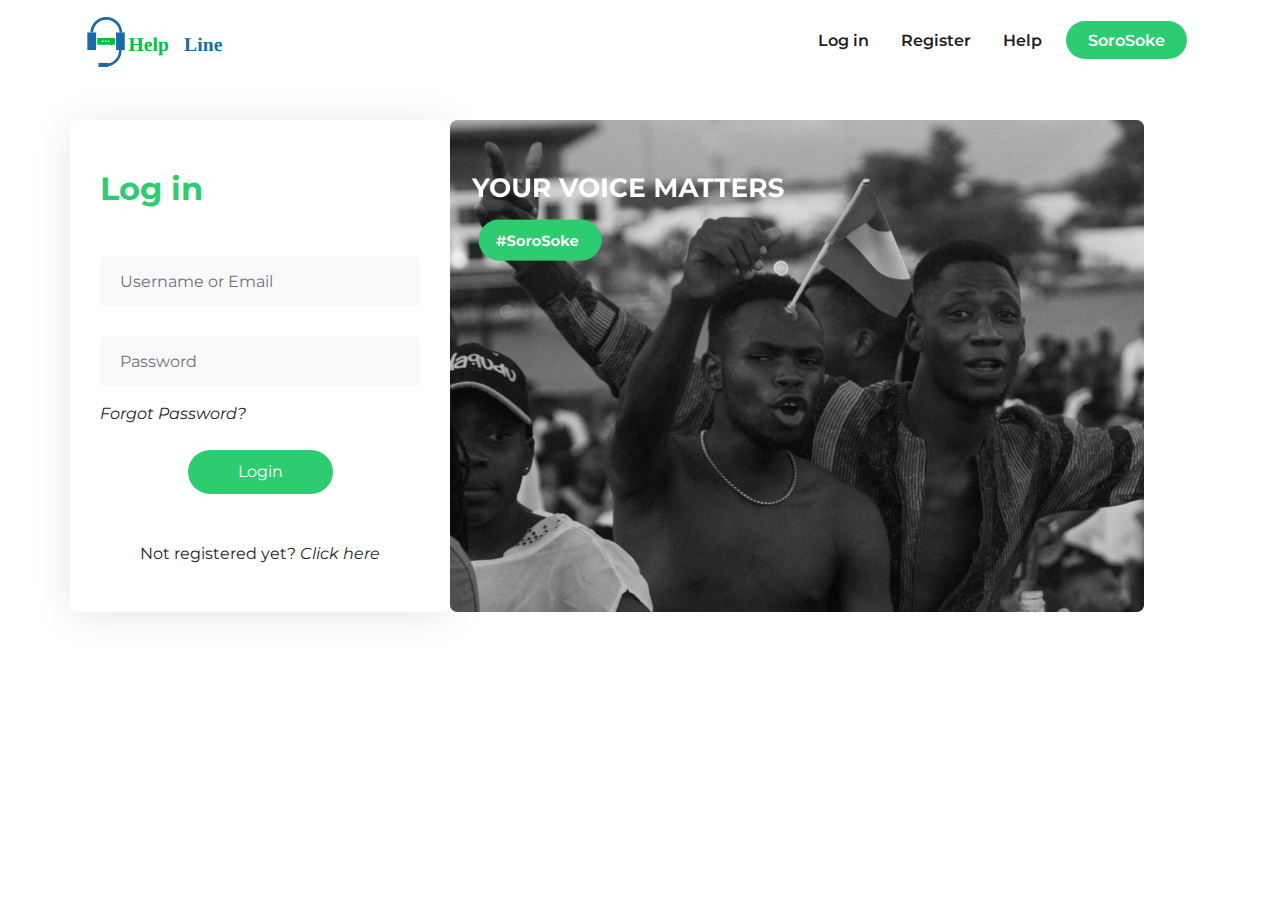
==== login.html @ 5bb219c5 "other helpline features functionality" ====
<!DOCTYPE html>
<html lang="en">
<head>
    <meta charset="UTF-8">
    <meta name="viewport" content="width=device-width, initial-scale=1.0">
    <title>HelpLine - Login</title>
    <!-- favicon -->

     <!-- fonts -->
     <link href="https://fonts.googleapis.com/css2?family=Montserrat&display=swap" rel="stylesheet">
     <!-- icons -->
     <link href="https://cdn.materialdesignicons.com/4.8.95/css/materialdesignicons.min.css" rel="stylesheet">
     <!-- bootstrap -->
     <link href="bootstrap-4.5.3-dist/css/bootstrap.min.css" rel="stylesheet">
     <link href="style.css" rel="stylesheet">
     <link rel="stylesheet" href="iziToast-master/dist/css/iziToast.min.css">
     <link href="flashjs-master/dist/flash.min.css" rel="stylesheet">
</head>
<body>
    

    <!-- Navigtion bar section -->
    <nav class="navbar navbar-expand-lg navbar-light">
        <div class="container">
            <a class="navbar-brand mt-1" href="index.html">
                <img src="img/helpline_logo.svg" class="" width="150" height="50" alt="" loading="lazy">
            </a>
            <button class="navbar-toggler" type="button" data-toggle="collapse" data-target="#navbarNav" aria-controls="navbarNav" aria-expanded="false" aria-label="Toggle navigation">
              <span class="navbar-toggler-icon"></span>
            </button>
            <div class="collapse navbar-collapse" id="navbarNav">
              <ul class="navbar-nav ml-auto">
                <li class="nav-item px-lg-2 mt-1">
                  <a class="nav-link" id="nav-color" href="#">Log in <span class="sr-only">(current)</span></a>
                </li>
                <li class="nav-item px-lg-2 mt-1">
                  <a class="nav-link" id="nav-color" href="register.html">Register </a>
                </li>
                <li class="nav-item px-lg-2 mt-1">
                  <a class="nav-link nav-color" id="nav-color" href="#">Help</a>
                </li>
                <li class="nav-item px-lg-2 py-1">
                    <a class="nav-link soro" href="#" style="color: white; font-weight: 600;">SoroSoke</a>
                  </li>
              </ul>
            </div>
        </div> 
    </nav>

    <!-- end of navigation section -->
 
    <!-- Login design -->
    <section style="margin-top: 40px;" class="pb-5">
        <div class="container">
            <div class="flash-container">
                <div class="flash-message"></div>
            </div>
            <div class="row">
                <div class="col-lg-4 login_pad">
                    <div class="login_box">
                        <h2 style="font-weight: 700; color: #2ECC71;">Log in</h2>
                        <form>
                            <div class="form-group mt-5">
                                <input type="text" class="form-control input-style" id="username" placeholder="Username or Email" required>
                            </div>
                        
                            <div class="form-group secret" style="margin-top: 30px;">
                                <input type="password" class="form-control input-style" id="password" placeholder="Password" required>
                                <div class="password_icon">
                                    <i class="mdi mdi-eye-off" id="icon" onClick="togglepassword()"></i>  
                                </div>
                            </div>

                            <p style="font-style: italic;">Forgot Password?</p>

                            <div class="text-center mt-4">
                                <button id="login" class="register_btn">Login</button>
                            </div>

                            <div class="text-center mt-5">
                                <p style="font-weight: 400;">Not registered yet? <span style="font-style: italic;"><a href="register.html" style="color: #1F1F1F; text-decoration: none;">Click here</a></span></p>
                            </div>
    
                        </form>
                    </div>
                </div>
                <div class="col-lg-8 d-none d-md-block login_pad">
                    <div>
                        <img src="img/voice2.png" class="" height="492" >
                    </div> 
                </div>
            </div>
        </div>
    </section>
   












    <script src="dist/jquery.min.js"></script>
    <script src="bootstrap-4.5.3-dist/js/bootstrap.min.js"></script>
    <script src="lib/viewdata.js"></script>
    <script src="iziToast-master/dist/js/iziToast.min.js"></script>
    <script src="flashjs-master/dist/flash.min.js"></script>
    <script src="flashjs-master/dist/flash.jquery.min.js"></script>
    <script>
         $(document).ready(function(){

            // login functionality
            $("form").submit(function(event) { 
                event.preventDefault();

                var view_data = new ViewData(); 
                var username = $('#username').val();
                var password = $('#password').val();
                var login_function = "authenticate";

                var url = view_data.ControllerRouteURL + login_function;

                var data = {
                    username: username,
                    password: password
                }

                    $.ajax({
                            type: 'POST',
                            data: JSON.stringify(data),
                            url: url,
                            contentType: "application/json; charset=utf-8",
                            dataType: 'json',
                        beforeSend: function(jqXHR, settings) {
                            $('#login').attr('disabled', true)
                        },
                        success: function(data) {
                            console.log(data)
                            iziToast.success({
                                message: `Login Successful`,
                                progressBar: false,
                                position: 'bottomRight'
                            });
                            $('#username').val('');
                            $('#password').val('');
                            // view_data.storeUserDetails("token", data["token"]);
                            // window.location.replace("home.html");
                        },
                        error: function(data){
                            $('.flash-message').flashjs({
                                    timeout: 2000,
                                    progress: true,
                                });
                            $('.flash-message').text('Invalid Credentials')
                            $('#login').attr('disabled', false)
                            
                        },
                        complete: function(jqXHR) {
                            if (jqXHR.status != '200') {
                                var obj = $.parseJSON(jqXHR.responseText);
                            }
                            $('#login').attr('disabled', false)
                        }
                    });

            })
         })
    </script>
           <!-- tawk -->
  <!--Start of Tawk.to Script-->
  <script type="text/javascript">
    var Tawk_API=Tawk_API||{}, Tawk_LoadStart=new Date();
    (function(){
    var s1=document.createElement("script"),s0=document.getElementsByTagName("script")[0];
    s1.async=true;
    s1.src='https://embed.tawk.to/5f8eb9acf91e4b431ec5f836/default';
    s1.charset='UTF-8';
    s1.setAttribute('crossorigin','*');
    s0.parentNode.insertBefore(s1,s0);
    })();
    </script>
    <!--End of Tawk.to Script-->
    <script>
       function togglepassword(){
           var x = document.getElementById("password");
           if (x.type === "password") {
                x.type = "text";
                $('#icon').removeClass("mdi mdi-eye-off").addClass('mdi mdi mdi-eye')
            } else {
                x.type = "password";
                $('#icon').removeClass("mdi mdi-eye").addClass('mdi mdi mdi-eye-off')
            }
       }    
    </script>
</body>
</html>
---- style.css ----
*{
    margin: 0;
    padding: 0;
    box-sizing: border-box;
}

body{
    font-family: 'Montserrat', sans-serif;
    /* background: #E5E5E5; */
}

/* nav links color */
#nav-color{
    color: #1F1F1F;
    font-weight: 600;
}

/* navigation bar styles */
.navbar-toggler {
    float: right;
    border: none;
    padding-right: 0;
  }
  .navbar-light .navbar-nav .nav-link{
    transition: all 0.5s;
  }
  .navbar-light .navbar-nav .nav-link:hover{
      color: #29d8db;
  }
  .navbar-toggler:active,
  .navbar-toggler:focus {
    outline: none;
  }
  .navbar-light .navbar-toggler-icon {
    width: 24px;
    height: 17px;
    background-image: none;
    position: relative;
    border-bottom: 1px solid #777;
      transition: all 300ms linear;
  }
  .navbar-light .navbar-toggler-icon:after, 
  .navbar-light .navbar-toggler-icon:before{
    width: 24px;
    position: absolute;
    height: 1px;
    background-color: #777;
    top: 0;
    left: 0;
    content: '';
    z-index: 2;
      transition: all 300ms linear;
  }
  .navbar-light .navbar-toggler-icon:after{
    top: 8px;
  }
  .navbar-toggler[aria-expanded="true"] .navbar-toggler-icon:after {
    transform: rotate(45deg);
  }
  .navbar-toggler[aria-expanded="true"] .navbar-toggler-icon:before {
    transform: translateY(8px) rotate(-45deg);
  }
  .navbar-toggler[aria-expanded="true"] .navbar-toggler-icon {
    border-color: transparent;
  }

  /* error show display */
  .error{
	display: none;
}
.error_show{
	color: red;
}
/* Sorosoke button style */
.soro{
    background: #2ECC71;
    border-radius: 22px;
    width: 121px;
    height: 38px;
    text-align: center;
}

.register_btn{
    background: #2ECC71;
  border-radius: 28px;
  color: white;
  padding: 10px 50px;
  transition: all 0.5s;
  border: none;
  display: inline-block;
  text-decoration: none;
  vertical-align: middle;
  outline:  0 none;
}
.register_btn:hover{
    color: white;
}

.register_btn:focus{
    outline: 0 none;
}
  /*disabled functionality  */
  .register_btn:disabled {
    color: #fff;
    background-color: #2ECC71;
    border-color: #2ECC71;
    pointer-events: none;
    opacity: .65;
}

.section-adjust{
    margin-top: 100px;
}

.protest-adjust{
    margin-top: 180px;
}

.thumb{
    margin-top: 100px;
}


.just_click{
    margin-top: 50px;
}

/* Features of helpline design */
.card-home{
    background: #FFFFFF;
    border-radius: 8px;
    box-shadow: 0px 4px 40px rgba(0, 0, 0, 0.1);
}
.features_security{
    background: #E7F7FE;
    border-radius: 8px;
    padding: 20px 30px;
    height: 145px;
}
.features_ambulance{ 
background: #FEECEB;
border-radius: 8px;
padding: 20px 30px;
height: 145px;
}
.features_legal{
    background: #FCE6D9;
    border-radius: 8px;
    padding: 20px 30px;
    height: 145px;
}
.features_aid{
    background: #EBFCE7;
    border-radius: 8px;
    padding: 20px 30px;
    height: 145px;
}

/* protest styles */
.protest{
    font-size: 40px;
    font-weight: 800;
    margin-top: 70px;
}

.states:nth-child(odd){
    background: #F3F3F3;
    padding: 10px 40px;
}

.states{
    padding: 10px 40px;
}

.select-style{
    background: #F9F9F9;
    border: none;
    padding: 10px 20px;
}

.select-style:focus {
    border: none;
    box-shadow: 0px 5px 30px rgba(50, 54, 67, 0.2);
    outline: 0 none;
  }

/* tell the world styles */
.tell_heading{
    font-size: 40px;
    font-weight: 800;
}
.tell_text{
    color: #2ECC71;
    font-weight: 600;
    font-size: 45px;
    /* margin-top: 45px; */
}

/* message box */
.message-box{
    background: #EBFCE7;
border-radius: 8px;
}
.message-text{
    padding: 50px 40px 20px 40px;
}

#textarea{
    padding: 20px 20px;
    background: transparent;
    resize: none;
    border: none;
    border-radius: 0px;
    border-top:  0.1px solid #000000;;
    border-bottom:  0.1px solid#000000;;
}
#textarea:focus{
    outline: 0 none transparent;
    -moz-appearance:none;
    overflow: auto;
    outline: none;

    -webkit-box-shadow: none;
    -moz-box-shadow: none;
    box-shadow: none;

    resize: none
}



/* register styles */
.register_box{
    background: #FFFFFF;
border-radius: 8px;
box-shadow: 0px 4px 40px rgba(0, 0, 0, 0.1);
padding: 50px 70px 30px 30px;
}
.register_heading{
    color: #2ECC71;
    font-weight: 700;
}
.input-style{
    padding: 25px 20px;
    background: #F9F9F9;
    border: none;
}
.input-style:focus {
    border: none;
    box-shadow: 0px 5px 30px rgba(50, 54, 67, 0.2);
    outline: 0 none;
  }

  /* login styles */
  .login_box{
    background: #FFFFFF;
    border-radius: 8px;
    box-shadow: 0px 4px 40px rgba(0, 0, 0, 0.1); 
    padding: 50px 30px 30px 30px;
  }
.login_pad{
    padding: 0px;
}

.secret {
    position: relative;
  }

.password_icon {
    position: absolute;
    right: 20px;
    top: 12px;
    color:  #2ECC71;
    cursor: pointer;
    font-size: 20px;
  }
/* Media query */

@media (max-width: 767px) { 
    .just_click{
        margin-top: 5px;
    }
    .register_box{
        background: #FFFFFF;
    border-radius: 8px;
    box-shadow: 0px 4px 40px rgba(0, 0, 0, 0.1);
    padding: 50px 30px 30px 30px;
    }
    .login_pad{
        padding-left: 15px;
        padding-right: 15px;
    }
    .thumb{
        margin-top: 50px;
    }
    .protest-adjust{
        margin-top: 60px;
    }
    .section-adjust{
        margin-top: 60px;
    }
}
---- iziToast-master/dist/css/iziToast.min.css ----
/*
* iziToast | v1.4.0
* http://izitoast.marcelodolce.com
* by Marcelo Dolce.
*/
.iziToast-capsule{font-size:0;height:0;width:100%;transform:translateZ(0);backface-visibility:hidden;transition:transform .5s cubic-bezier(.25,.8,.25,1),height .5s cubic-bezier(.25,.8,.25,1)}.iziToast-capsule,.iziToast-capsule *{box-sizing:border-box}.iziToast-overlay{display:block;position:fixed;top:-100px;left:0;right:0;bottom:-100px;z-index:997}.iziToast{display:inline-block;clear:both;position:relative;font-family:'Lato',Tahoma,Arial;font-size:14px;padding:8px 45px 9px 0;background:rgba(238,238,238,.9);border-color:rgba(238,238,238,.9);width:100%;pointer-events:all;cursor:default;transform:translateX(0);-webkit-touch-callout:none;-webkit-user-select:none;-khtml-user-select:none;-moz-user-select:none;-ms-user-select:none;user-select:none;min-height:54px}.iziToast>.iziToast-progressbar{position:absolute;left:0;bottom:0;width:100%;z-index:1;background:rgba(255,255,255,.2)}.iziToast>.iziToast-progressbar>div{height:2px;width:100%;background:rgba(0,0,0,.3);border-radius:0 0 3px 3px}.iziToast.iziToast-balloon:before{content:'';position:absolute;right:8px;left:auto;width:0;height:0;top:100%;border-right:0 solid transparent;border-left:15px solid transparent;border-top:10px solid #000;border-top-color:inherit;border-radius:0}.iziToast.iziToast-balloon .iziToast-progressbar{top:0;bottom:auto}.iziToast.iziToast-balloon>div{border-radius:0 0 0 3px}.iziToast>.iziToast-cover{position:absolute;left:0;top:0;bottom:0;height:100%;margin:0;background-size:100%;background-position:50% 50%;background-repeat:no-repeat;background-color:rgba(0,0,0,.1)}.iziToast>.iziToast-close{position:absolute;right:0;top:0;border:0;padding:0;opacity:.6;width:42px;height:100%;background:url([data-uri]) no-repeat 50% 50%;background-size:8px;cursor:pointer;outline:0}.iziToast>.iziToast-close:hover{opacity:1}.iziToast>.iziToast-body{position:relative;padding:0 0 0 10px;height:auto;min-height:36px;margin:0 0 0 15px;text-align:left}.iziToast>.iziToast-body:after{content:"";display:table;clear:both}.iziToast>.iziToast-body .iziToast-texts{margin:10px 0 0;padding-right:2px;display:inline-block;float:left}.iziToast>.iziToast-body .iziToast-inputs{min-height:19px;float:left;margin:3px -2px}.iziToast>.iziToast-body .iziToast-inputs>input:not([type=checkbox]):not([type=radio]),.iziToast>.iziToast-body .iziToast-inputs>select{position:relative;display:inline-block;margin:2px;border-radius:2px;border:0;padding:4px 7px;font-size:13px;letter-spacing:.02em;background:rgba(0,0,0,.1);color:#000;box-shadow:0 0 0 1px rgba(0,0,0,.2);min-height:26px}.iziToast>.iziToast-body .iziToast-inputs>input:not([type=checkbox]):not([type=radio]):focus,.iziToast>.iziToast-body .iziToast-inputs>select:focus{box-shadow:0 0 0 1px rgba(0,0,0,.6)}.iziToast>.iziToast-body .iziToast-buttons{min-height:17px;float:left;margin:4px -2px}.iziToast>.iziToast-body .iziToast-buttons>a,.iziToast>.iziToast-body .iziToast-buttons>button,.iziToast>.iziToast-body .iziToast-buttons>input:not([type=checkbox]):not([type=radio]){position:relative;display:inline-block;margin:2px;border-radius:2px;border:0;padding:5px 10px;font-size:12px;letter-spacing:.02em;cursor:pointer;background:rgba(0,0,0,.1);color:#000}.iziToast>.iziToast-body .iziToast-buttons>a:hover,.iziToast>.iziToast-body .iziToast-buttons>button:hover,.iziToast>.iziToast-body .iziToast-buttons>input:not([type=checkbox]):not([type=radio]):hover{background:rgba(0,0,0,.2)}.iziToast>.iziToast-body .iziToast-buttons>a:focus,.iziToast>.iziToast-body .iziToast-buttons>button:focus,.iziToast>.iziToast-body .iziToast-buttons>input:not([type=checkbox]):not([type=radio]):focus{box-shadow:0 0 0 1px rgba(0,0,0,.6)}.iziToast>.iziToast-body .iziToast-buttons>a:active,.iziToast>.iziToast-body .iziToast-buttons>button:active,.iziToast>.iziToast-body .iziToast-buttons>input:not([type=checkbox]):not([type=radio]):active{top:1px}.iziToast>.iziToast-body .iziToast-icon{position:absolute;left:0;top:50%;display:table;font-size:23px;line-height:24px;margin-top:-12px;color:#000;width:24px;height:24px}.iziToast>.iziToast-body .iziToast-icon.ico-info{background:url([data-uri]) no-repeat 50% 50%;background-size:85%}.iziToast>.iziToast-body .iziToast-icon.ico-warning{background:url([data-uri]) no-repeat 50% 50%;background-size:85%}.iziToast>.iziToast-body .iziToast-icon.ico-error{background:url([data-uri]) no-repeat 50% 50%;background-size:80%}.iziToast>.iziToast-body .iziToast-icon.ico-success{background:url([data-uri]) no-repeat 50% 50%;background-size:85%}.iziToast>.iziToast-body .iziToast-icon.ico-question{background:url([data-uri]) no-repeat 50% 50%;background-size:85%}.iziToast>.iziToast-body .iziToast-message,.iziToast>.iziToast-body .iziToast-title{padding:0;font-size:14px;line-height:16px;text-align:left;float:left;white-space:normal}.iziToast>.iziToast-body .iziToast-title{color:#000;margin:0}.iziToast>.iziToast-body .iziToast-message{margin:0 0 10px;color:rgba(0,0,0,.6)}.iziToast.iziToast-animateInside .iziToast-buttons-child,.iziToast.iziToast-animateInside .iziToast-icon,.iziToast.iziToast-animateInside .iziToast-inputs-child,.iziToast.iziToast-animateInside .iziToast-message,.iziToast.iziToast-animateInside .iziToast-title{opacity:0}.iziToast-target{position:relative;width:100%;margin:0 auto}.iziToast-target .iziToast-capsule{overflow:hidden}.iziToast-target .iziToast-capsule:after{visibility:hidden;display:block;font-size:0;content:" ";clear:both;height:0}.iziToast-target .iziToast-capsule .iziToast{width:100%;float:left}.iziToast-wrapper{z-index:99999;position:fixed;width:100%;pointer-events:none;display:flex;flex-direction:column}.iziToast-wrapper .iziToast.iziToast-balloon:before{border-right:0 solid transparent;border-left:15px solid transparent;border-top:10px solid #000;border-top-color:inherit;right:8px;left:auto}.iziToast-wrapper-bottomLeft{left:0;bottom:0;text-align:left}.iziToast-wrapper-bottomLeft .iziToast.iziToast-balloon:before,.iziToast-wrapper-topLeft .iziToast.iziToast-balloon:before{border-right:15px solid transparent;border-left:0 solid transparent;right:auto;left:8px}.iziToast-wrapper-bottomRight{right:0;bottom:0;text-align:right}.iziToast-wrapper-topLeft{left:0;top:0;text-align:left}.iziToast-wrapper-topRight{top:0;right:0;text-align:right}.iziToast-wrapper-topCenter{top:0;left:0;right:0;text-align:center}.iziToast-wrapper-bottomCenter,.iziToast-wrapper-center{bottom:0;left:0;right:0;text-align:center}.iziToast-wrapper-center{top:0;justify-content:center;flex-flow:column;align-items:center}.iziToast-rtl{direction:rtl;padding:8px 0 9px 45px;font-family:Tahoma,'Lato',Arial}.iziToast-rtl .iziToast-cover{left:auto;right:0}.iziToast-rtl .iziToast-close{right:auto;left:0}.iziToast-rtl .iziToast-body{padding:0 10px 0 0;margin:0 16px 0 0;text-align:right}.iziToast-rtl .iziToast-body .iziToast-buttons,.iziToast-rtl .iziToast-body .iziToast-inputs,.iziToast-rtl .iziToast-body .iziToast-message,.iziToast-rtl .iziToast-body .iziToast-texts,.iziToast-rtl .iziToast-body .iziToast-title{float:right;text-align:right}.iziToast-rtl .iziToast-body .iziToast-icon{left:auto;right:0}@media only screen and (min-width:568px){.iziToast-wrapper{padding:10px 15px}.iziToast{margin:5px 0;border-radius:3px;width:auto}.iziToast:after{content:'';z-index:-1;position:absolute;top:0;left:0;width:100%;height:100%;border-radius:3px;box-shadow:inset 0 -10px 20px -10px rgba(0,0,0,.2),inset 0 0 5px rgba(0,0,0,.1),0 8px 8px -5px rgba(0,0,0,.25)}.iziToast:not(.iziToast-rtl) .iziToast-cover{border-radius:3px 0 0 3px}.iziToast.iziToast-rtl .iziToast-cover{border-radius:0 3px 3px 0}.iziToast.iziToast-color-dark:after{box-shadow:inset 0 -10px 20px -10px rgba(255,255,255,.3),0 10px 10px -5px rgba(0,0,0,.25)}.iziToast.iziToast-balloon .iziToast-progressbar{background:0 0}.iziToast.iziToast-balloon:after{box-shadow:0 10px 10px -5px rgba(0,0,0,.25),inset 0 10px 20px -5px rgba(0,0,0,.25)}.iziToast-target .iziToast:after{box-shadow:inset 0 -10px 20px -10px rgba(0,0,0,.2),inset 0 0 5px rgba(0,0,0,.1)}}.iziToast.iziToast-theme-dark{background:#565c70;border-color:#565c70}.iziToast.iziToast-theme-dark .iziToast-title{color:#fff}.iziToast.iziToast-theme-dark .iziToast-message{color:rgba(255,255,255,.7);font-weight:300}.iziToast.iziToast-theme-dark .iziToast-close{background:url([data-uri]) no-repeat 50% 50%;background-size:8px}.iziToast.iziToast-theme-dark .iziToast-icon{color:#fff}.iziToast.iziToast-theme-dark .iziToast-icon.ico-info{background:url([data-uri]) no-repeat 50% 50%;background-size:85%}.iziToast.iziToast-theme-dark .iziToast-icon.ico-warning{background:url([data-uri]) no-repeat 50% 50%;background-size:85%}.iziToast.iziToast-theme-dark .iziToast-icon.ico-error{background:url([data-uri]) no-repeat 50% 50%;background-size:80%}.iziToast.iziToast-theme-dark .iziToast-icon.ico-success{background:url([data-uri]) no-repeat 50% 50%;background-size:85%}.iziToast.iziToast-theme-dark .iziToast-icon.ico-question{background:url([data-uri]) no-repeat 50% 50%;background-size:85%}.iziToast.iziToast-theme-dark .iziToast-buttons>a,.iziToast.iziToast-theme-dark .iziToast-buttons>button,.iziToast.iziToast-theme-dark .iziToast-buttons>input{color:#fff;background:rgba(255,255,255,.1)}.iziToast.iziToast-theme-dark .iziToast-buttons>a:hover,.iziToast.iziToast-theme-dark .iziToast-buttons>button:hover,.iziToast.iziToast-theme-dark .iziToast-buttons>input:hover{background:rgba(255,255,255,.2)}.iziToast.iziToast-theme-dark .iziToast-buttons>a:focus,.iziToast.iziToast-theme-dark .iziToast-buttons>button:focus,.iziToast.iziToast-theme-dark .iziToast-buttons>input:focus{box-shadow:0 0 0 1px rgba(255,255,255,.6)}.iziToast.iziToast-color-red{background:rgba(255,175,180,.9);border-color:rgba(255,175,180,.9)}.iziToast.iziToast-color-orange{background:rgba(255,207,165,.9);border-color:rgba(255,207,165,.9)}.iziToast.iziToast-color-yellow{background:rgba(255,249,178,.9);border-color:rgba(255,249,178,.9)}.iziToast.iziToast-color-blue{background:rgba(157,222,255,.9);border-color:rgba(157,222,255,.9)}.iziToast.iziToast-color-green{background:rgba(166,239,184,.9);border-color:rgba(166,239,184,.9)}.iziToast.iziToast-layout2 .iziToast-body .iziToast-message,.iziToast.iziToast-layout2 .iziToast-body .iziToast-texts{width:100%}.iziToast.iziToast-layout3{border-radius:2px}.iziToast.iziToast-layout3::after{display:none}.iziToast .revealIn,.iziToast.revealIn{-webkit-animation:iziT-revealIn 1s cubic-bezier(.25,1.6,.25,1) both;-moz-animation:iziT-revealIn 1s cubic-bezier(.25,1.6,.25,1) both;animation:iziT-revealIn 1s cubic-bezier(.25,1.6,.25,1) both}.iziToast .slideIn,.iziToast.slideIn{-webkit-animation:iziT-slideIn 1s cubic-bezier(.16,.81,.32,1) both;-moz-animation:iziT-slideIn 1s cubic-bezier(.16,.81,.32,1) both;animation:iziT-slideIn 1s cubic-bezier(.16,.81,.32,1) both}.iziToast.bounceInLeft{-webkit-animation:iziT-bounceInLeft .7s ease-in-out both;animation:iziT-bounceInLeft .7s ease-in-out both}.iziToast.bounceInRight{-webkit-animation:iziT-bounceInRight .85s ease-in-out both;animation:iziT-bounceInRight .85s ease-in-out both}.iziToast.bounceInDown{-webkit-animation:iziT-bounceInDown .7s ease-in-out both;animation:iziT-bounceInDown .7s ease-in-out both}.iziToast.bounceInUp{-webkit-animation:iziT-bounceInUp .7s ease-in-out both;animation:iziT-bounceInUp .7s ease-in-out both}.iziToast .fadeIn,.iziToast.fadeIn{-webkit-animation:iziT-fadeIn .5s ease both;animation:iziT-fadeIn .5s ease both}.iziToast.fadeInUp{-webkit-animation:iziT-fadeInUp .7s ease both;animation:iziT-fadeInUp .7s ease both}.iziToast.fadeInDown{-webkit-animation:iziT-fadeInDown .7s ease both;animation:iziT-fadeInDown .7s ease both}.iziToast.fadeInLeft{-webkit-animation:iziT-fadeInLeft .85s cubic-bezier(.25,.8,.25,1) both;animation:iziT-fadeInLeft .85s cubic-bezier(.25,.8,.25,1) both}.iziToast.fadeInRight{-webkit-animation:iziT-fadeInRight .85s cubic-bezier(.25,.8,.25,1) both;animation:iziT-fadeInRight .85s cubic-bezier(.25,.8,.25,1) both}.iziToast.flipInX{-webkit-animation:iziT-flipInX .85s cubic-bezier(.35,0,.25,1) both;animation:iziT-flipInX .85s cubic-bezier(.35,0,.25,1) both}.iziToast.fadeOut{-webkit-animation:iziT-fadeOut .7s ease both;animation:iziT-fadeOut .7s ease both}.iziToast.fadeOutDown{-webkit-animation:iziT-fadeOutDown .7s cubic-bezier(.4,.45,.15,.91) both;animation:iziT-fadeOutDown .7s cubic-bezier(.4,.45,.15,.91) both}.iziToast.fadeOutUp{-webkit-animation:iziT-fadeOutUp .7s cubic-bezier(.4,.45,.15,.91) both;animation:iziT-fadeOutUp .7s cubic-bezier(.4,.45,.15,.91) both}.iziToast.fadeOutLeft{-webkit-animation:iziT-fadeOutLeft .5s ease both;animation:iziT-fadeOutLeft .5s ease both}.iziToast.fadeOutRight{-webkit-animation:iziT-fadeOutRight .5s ease both;animation:iziT-fadeOutRight .5s ease both}.iziToast.flipOutX{-webkit-backface-visibility:visible!important;backface-visibility:visible!important;-webkit-animation:iziT-flipOutX .7s cubic-bezier(.4,.45,.15,.91) both;animation:iziT-flipOutX .7s cubic-bezier(.4,.45,.15,.91) both}.iziToast-overlay.fadeIn{-webkit-animation:iziT-fadeIn .5s ease both;animation:iziT-fadeIn .5s ease both}.iziToast-overlay.fadeOut{-webkit-animation:iziT-fadeOut .7s ease both;animation:iziT-fadeOut .7s ease both}@-webkit-keyframes iziT-revealIn{0%{opacity:0;-webkit-transform:scale3d(.3,.3,1)}to{opacity:1}}@-moz-keyframes iziT-revealIn{0%{opacity:0;-moz-transform:scale3d(.3,.3,1)}to{opacity:1}}@-webkit-keyframes iziT-slideIn{0%{opacity:0;-webkit-transform:translateX(50px)}to{opacity:1;-webkit-transform:translateX(0)}}@-moz-keyframes iziT-slideIn{0%{opacity:0;-moz-transform:translateX(50px)}to{opacity:1;-moz-transform:translateX(0)}}@-webkit-keyframes iziT-bounceInLeft{0%{opacity:0;-webkit-transform:translateX(280px)}50%{opacity:1;-webkit-transform:translateX(-20px)}70%{-webkit-transform:translateX(10px)}to{-webkit-transform:translateX(0)}}@-webkit-keyframes iziT-bounceInRight{0%{opacity:0;-webkit-transform:translateX(-280px)}50%{opacity:1;-webkit-transform:translateX(20px)}70%{-webkit-transform:translateX(-10px)}to{-webkit-transform:translateX(0)}}@-webkit-keyframes iziT-bounceInDown{0%{opacity:0;-webkit-transform:translateY(-200px)}50%{opacity:1;-webkit-transform:translateY(10px)}70%{-webkit-transform:translateY(-5px)}to{-webkit-transform:translateY(0)}}@-webkit-keyframes iziT-bounceInUp{0%{opacity:0;-webkit-transform:translateY(200px)}50%{opacity:1;-webkit-transform:translateY(-10px)}70%{-webkit-transform:translateY(5px)}to{-webkit-transform:translateY(0)}}@-webkit-keyframes iziT-fadeIn{0%{opacity:0}to{opacity:1}}@-webkit-keyframes iziT-fadeInUp{0%{opacity:0;-webkit-transform:translate3d(0,100%,0);transform:translate3d(0,100%,0)}to{opacity:1;-webkit-transform:none;transform:none}}@-webkit-keyframes iziT-fadeInDown{0%{opacity:0;-webkit-transform:translate3d(0,-100%,0);transform:translate3d(0,-100%,0)}to{opacity:1;-webkit-transform:none;transform:none}}@-webkit-keyframes iziT-fadeInLeft{0%{opacity:0;-webkit-transform:translate3d(300px,0,0);transform:translate3d(300px,0,0)}to{opacity:1;-webkit-transform:none;transform:none}}@-webkit-keyframes iziT-fadeInRight{0%{opacity:0;-webkit-transform:translate3d(-300px,0,0);transform:translate3d(-300px,0,0)}to{opacity:1;-webkit-transform:none;transform:none}}@-webkit-keyframes iziT-flipInX{0%{-webkit-transform:perspective(400px) rotate3d(1,0,0,90deg);transform:perspective(400px) rotate3d(1,0,0,90deg);opacity:0}40%{-webkit-transform:perspective(400px) rotate3d(1,0,0,-20deg);transform:perspective(400px) rotate3d(1,0,0,-20deg)}60%{-webkit-transform:perspective(400px) rotate3d(1,0,0,10deg);transform:perspective(400px) rotate3d(1,0,0,10deg);opacity:1}80%{-webkit-transform:perspective(400px) rotate3d(1,0,0,-5deg);transform:perspective(400px) rotate3d(1,0,0,-5deg)}to{-webkit-transform:perspective(400px);transform:perspective(400px)}}@-webkit-keyframes iziT-fadeOut{0%{opacity:1}to{opacity:0}}@-webkit-keyframes iziT-fadeOutDown{0%{opacity:1}to{opacity:0;-webkit-transform:translate3d(0,100%,0);transform:translate3d(0,100%,0)}}@-webkit-keyframes iziT-fadeOutUp{0%{opacity:1}to{opacity:0;-webkit-transform:translate3d(0,-100%,0);transform:translate3d(0,-100%,0)}}@-webkit-keyframes iziT-fadeOutLeft{0%{opacity:1}to{opacity:0;-webkit-transform:translate3d(-200px,0,0);transform:translate3d(-200px,0,0)}}@-webkit-keyframes iziT-fadeOutRight{0%{opacity:1}to{opacity:0;-webkit-transform:translate3d(200px,0,0);transform:translate3d(200px,0,0)}}@-webkit-keyframes iziT-flipOutX{0%{-webkit-transform:perspective(400px);transform:perspective(400px)}30%{-webkit-transform:perspective(400px) rotate3d(1,0,0,-20deg);transform:perspective(400px) rotate3d(1,0,0,-20deg);opacity:1}to{-webkit-transform:perspective(400px) rotate3d(1,0,0,90deg);transform:perspective(400px) rotate3d(1,0,0,90deg);opacity:0}}@-moz-keyframes iziT-revealIn{0%{opacity:0;transform:scale3d(.3,.3,1)}to{opacity:1}}@-webkit-keyframes iziT-revealIn{0%{opacity:0;transform:scale3d(.3,.3,1)}to{opacity:1}}@-o-keyframes iziT-revealIn{0%{opacity:0;transform:scale3d(.3,.3,1)}to{opacity:1}}@keyframes iziT-revealIn{0%{opacity:0;transform:scale3d(.3,.3,1)}to{opacity:1}}@-moz-keyframes iziT-slideIn{0%{opacity:0;transform:translateX(50px)}to{opacity:1;transform:translateX(0)}}@-webkit-keyframes iziT-slideIn{0%{opacity:0;transform:translateX(50px)}to{opacity:1;transform:translateX(0)}}@-o-keyframes iziT-slideIn{0%{opacity:0;transform:translateX(50px)}to{opacity:1;transform:translateX(0)}}@keyframes iziT-slideIn{0%{opacity:0;transform:translateX(50px)}to{opacity:1;transform:translateX(0)}}@-moz-keyframes iziT-bounceInLeft{0%{opacity:0;transform:translateX(280px)}50%{opacity:1;transform:translateX(-20px)}70%{transform:translateX(10px)}to{transform:translateX(0)}}@-webkit-keyframes iziT-bounceInLeft{0%{opacity:0;transform:translateX(280px)}50%{opacity:1;transform:translateX(-20px)}70%{transform:translateX(10px)}to{transform:translateX(0)}}@-o-keyframes iziT-bounceInLeft{0%{opacity:0;transform:translateX(280px)}50%{opacity:1;transform:translateX(-20px)}70%{transform:translateX(10px)}to{transform:translateX(0)}}@keyframes iziT-bounceInLeft{0%{opacity:0;transform:translateX(280px)}50%{opacity:1;transform:translateX(-20px)}70%{transform:translateX(10px)}to{transform:translateX(0)}}@-moz-keyframes iziT-bounceInRight{0%{opacity:0;transform:translateX(-280px)}50%{opacity:1;transform:translateX(20px)}70%{transform:translateX(-10px)}to{transform:translateX(0)}}@-webkit-keyframes iziT-bounceInRight{0%{opacity:0;transform:translateX(-280px)}50%{opacity:1;transform:translateX(20px)}70%{transform:translateX(-10px)}to{transform:translateX(0)}}@-o-keyframes iziT-bounceInRight{0%{opacity:0;transform:translateX(-280px)}50%{opacity:1;transform:translateX(20px)}70%{transform:translateX(-10px)}to{transform:translateX(0)}}@keyframes iziT-bounceInRight{0%{opacity:0;transform:translateX(-280px)}50%{opacity:1;transform:translateX(20px)}70%{transform:translateX(-10px)}to{transform:translateX(0)}}@-moz-keyframes iziT-bounceInDown{0%{opacity:0;transform:translateY(-200px)}50%{opacity:1;transform:translateY(10px)}70%{transform:translateY(-5px)}to{transform:translateY(0)}}@-webkit-keyframes iziT-bounceInDown{0%{opacity:0;transform:translateY(-200px)}50%{opacity:1;transform:translateY(10px)}70%{transform:translateY(-5px)}to{transform:translateY(0)}}@-o-keyframes iziT-bounceInDown{0%{opacity:0;transform:translateY(-200px)}50%{opacity:1;transform:translateY(10px)}70%{transform:translateY(-5px)}to{transform:translateY(0)}}@keyframes iziT-bounceInDown{0%{opacity:0;transform:translateY(-200px)}50%{opacity:1;transform:translateY(10px)}70%{transform:translateY(-5px)}to{transform:translateY(0)}}@-moz-keyframes iziT-bounceInUp{0%{opacity:0;transform:translateY(200px)}50%{opacity:1;transform:translateY(-10px)}70%{transform:translateY(5px)}to{transform:translateY(0)}}@-webkit-keyframes iziT-bounceInUp{0%{opacity:0;transform:translateY(200px)}50%{opacity:1;transform:translateY(-10px)}70%{transform:translateY(5px)}to{transform:translateY(0)}}@-o-keyframes iziT-bounceInUp{0%{opacity:0;transform:translateY(200px)}50%{opacity:1;transform:translateY(-10px)}70%{transform:translateY(5px)}to{transform:translateY(0)}}@keyframes iziT-bounceInUp{0%{opacity:0;transform:translateY(200px)}50%{opacity:1;transform:translateY(-10px)}70%{transform:translateY(5px)}to{transform:translateY(0)}}@-moz-keyframes iziT-fadeIn{0%{opacity:0}to{opacity:1}}@-webkit-keyframes iziT-fadeIn{0%{opacity:0}to{opacity:1}}@-o-keyframes iziT-fadeIn{0%{opacity:0}to{opacity:1}}@keyframes iziT-fadeIn{0%{opacity:0}to{opacity:1}}@-moz-keyframes iziT-fadeInUp{0%{opacity:0;-webkit-transform:translate3d(0,100%,0);transform:translate3d(0,100%,0)}to{opacity:1;-webkit-transform:none;transform:none}}@-webkit-keyframes iziT-fadeInUp{0%{opacity:0;-webkit-transform:translate3d(0,100%,0);transform:translate3d(0,100%,0)}to{opacity:1;-webkit-transform:none;transform:none}}@-o-keyframes iziT-fadeInUp{0%{opacity:0;-webkit-transform:translate3d(0,100%,0);transform:translate3d(0,100%,0)}to{opacity:1;-webkit-transform:none;transform:none}}@keyframes iziT-fadeInUp{0%{opacity:0;-webkit-transform:translate3d(0,100%,0);transform:translate3d(0,100%,0)}to{opacity:1;-webkit-transform:none;transform:none}}@-moz-keyframes iziT-fadeInDown{0%{opacity:0;-webkit-transform:translate3d(0,-100%,0);transform:translate3d(0,-100%,0)}to{opacity:1;-webkit-transform:none;transform:none}}@-webkit-keyframes iziT-fadeInDown{0%{opacity:0;-webkit-transform:translate3d(0,-100%,0);transform:translate3d(0,-100%,0)}to{opacity:1;-webkit-transform:none;transform:none}}@-o-keyframes iziT-fadeInDown{0%{opacity:0;-webkit-transform:translate3d(0,-100%,0);transform:translate3d(0,-100%,0)}to{opacity:1;-webkit-transform:none;transform:none}}@keyframes iziT-fadeInDown{0%{opacity:0;-webkit-transform:translate3d(0,-100%,0);transform:translate3d(0,-100%,0)}to{opacity:1;-webkit-transform:none;transform:none}}@-moz-keyframes iziT-fadeInLeft{0%{opacity:0;-webkit-transform:translate3d(300px,0,0);transform:translate3d(300px,0,0)}to{opacity:1;-webkit-transform:none;transform:none}}@-webkit-keyframes iziT-fadeInLeft{0%{opacity:0;-webkit-transform:translate3d(300px,0,0);transform:translate3d(300px,0,0)}to{opacity:1;-webkit-transform:none;transform:none}}@-o-keyframes iziT-fadeInLeft{0%{opacity:0;-webkit-transform:translate3d(300px,0,0);transform:translate3d(300px,0,0)}to{opacity:1;-webkit-transform:none;transform:none}}@keyframes iziT-fadeInLeft{0%{opacity:0;-webkit-transform:translate3d(300px,0,0);transform:translate3d(300px,0,0)}to{opacity:1;-webkit-transform:none;transform:none}}@-moz-keyframes iziT-fadeInRight{0%{opacity:0;-webkit-transform:translate3d(-300px,0,0);transform:translate3d(-300px,0,0)}to{opacity:1;-webkit-transform:none;transform:none}}@-webkit-keyframes iziT-fadeInRight{0%{opacity:0;-webkit-transform:translate3d(-300px,0,0);transform:translate3d(-300px,0,0)}to{opacity:1;-webkit-transform:none;transform:none}}@-o-keyframes iziT-fadeInRight{0%{opacity:0;-webkit-transform:translate3d(-300px,0,0);transform:translate3d(-300px,0,0)}to{opacity:1;-webkit-transform:none;transform:none}}@keyframes iziT-fadeInRight{0%{opacity:0;-webkit-transform:translate3d(-300px,0,0);transform:translate3d(-300px,0,0)}to{opacity:1;-webkit-transform:none;transform:none}}@-moz-keyframes iziT-flipInX{0%{-webkit-transform:perspective(400px) rotate3d(1,0,0,90deg);transform:perspective(400px) rotate3d(1,0,0,90deg);opacity:0}40%{-webkit-transform:perspective(400px) rotate3d(1,0,0,-20deg);transform:perspective(400px) rotate3d(1,0,0,-20deg)}60%{-webkit-transform:perspective(400px) rotate3d(1,0,0,10deg);transform:perspective(400px) rotate3d(1,0,0,10deg);opacity:1}80%{-webkit-transform:perspective(400px) rotate3d(1,0,0,-5deg);transform:perspective(400px) rotate3d(1,0,0,-5deg)}to{-webkit-transform:perspective(400px);transform:perspective(400px)}}@-webkit-keyframes iziT-flipInX{0%{-webkit-transform:perspective(400px) rotate3d(1,0,0,90deg);transform:perspective(400px) rotate3d(1,0,0,90deg);opacity:0}40%{-webkit-transform:perspective(400px) rotate3d(1,0,0,-20deg);transform:perspective(400px) rotate3d(1,0,0,-20deg)}60%{-webkit-transform:perspective(400px) rotate3d(1,0,0,10deg);transform:perspective(400px) rotate3d(1,0,0,10deg);opacity:1}80%{-webkit-transform:perspective(400px) rotate3d(1,0,0,-5deg);transform:perspective(400px) rotate3d(1,0,0,-5deg)}to{-webkit-transform:perspective(400px);transform:perspective(400px)}}@-o-keyframes iziT-flipInX{0%{-webkit-transform:perspective(400px) rotate3d(1,0,0,90deg);transform:perspective(400px) rotate3d(1,0,0,90deg);opacity:0}40%{-webkit-transform:perspective(400px) rotate3d(1,0,0,-20deg);transform:perspective(400px) rotate3d(1,0,0,-20deg)}60%{-webkit-transform:perspective(400px) rotate3d(1,0,0,10deg);transform:perspective(400px) rotate3d(1,0,0,10deg);opacity:1}80%{-webkit-transform:perspective(400px) rotate3d(1,0,0,-5deg);transform:perspective(400px) rotate3d(1,0,0,-5deg)}to{-webkit-transform:perspective(400px);transform:perspective(400px)}}@keyframes iziT-flipInX{0%{-webkit-transform:perspective(400px) rotate3d(1,0,0,90deg);transform:perspective(400px) rotate3d(1,0,0,90deg);opacity:0}40%{-webkit-transform:perspective(400px) rotate3d(1,0,0,-20deg);transform:perspective(400px) rotate3d(1,0,0,-20deg)}60%{-webkit-transform:perspective(400px) rotate3d(1,0,0,10deg);transform:perspective(400px) rotate3d(1,0,0,10deg);opacity:1}80%{-webkit-transform:perspective(400px) rotate3d(1,0,0,-5deg);transform:perspective(400px) rotate3d(1,0,0,-5deg)}to{-webkit-transform:perspective(400px);transform:perspective(400px)}}@-moz-keyframes iziT-fadeOut{0%{opacity:1}to{opacity:0}}@-webkit-keyframes iziT-fadeOut{0%{opacity:1}to{opacity:0}}@-o-keyframes iziT-fadeOut{0%{opacity:1}to{opacity:0}}@keyframes iziT-fadeOut{0%{opacity:1}to{opacity:0}}@-moz-keyframes iziT-fadeOutDown{0%{opacity:1}to{opacity:0;-webkit-transform:translate3d(0,100%,0);transform:translate3d(0,100%,0)}}@-webkit-keyframes iziT-fadeOutDown{0%{opacity:1}to{opacity:0;-webkit-transform:translate3d(0,100%,0);transform:translate3d(0,100%,0)}}@-o-keyframes iziT-fadeOutDown{0%{opacity:1}to{opacity:0;-webkit-transform:translate3d(0,100%,0);transform:translate3d(0,100%,0)}}@keyframes iziT-fadeOutDown{0%{opacity:1}to{opacity:0;-webkit-transform:translate3d(0,100%,0);transform:translate3d(0,100%,0)}}@-moz-keyframes iziT-fadeOutUp{0%{opacity:1}to{opacity:0;-webkit-transform:translate3d(0,-100%,0);transform:translate3d(0,-100%,0)}}@-webkit-keyframes iziT-fadeOutUp{0%{opacity:1}to{opacity:0;-webkit-transform:translate3d(0,-100%,0);transform:translate3d(0,-100%,0)}}@-o-keyframes iziT-fadeOutUp{0%{opacity:1}to{opacity:0;-webkit-transform:translate3d(0,-100%,0);transform:translate3d(0,-100%,0)}}@keyframes iziT-fadeOutUp{0%{opacity:1}to{opacity:0;-webkit-transform:translate3d(0,-100%,0);transform:translate3d(0,-100%,0)}}@-moz-keyframes iziT-fadeOutLeft{0%{opacity:1}to{opacity:0;-webkit-transform:translate3d(-200px,0,0);transform:translate3d(-200px,0,0)}}@-webkit-keyframes iziT-fadeOutLeft{0%{opacity:1}to{opacity:0;-webkit-transform:translate3d(-200px,0,0);transform:translate3d(-200px,0,0)}}@-o-keyframes iziT-fadeOutLeft{0%{opacity:1}to{opacity:0;-webkit-transform:translate3d(-200px,0,0);transform:translate3d(-200px,0,0)}}@keyframes iziT-fadeOutLeft{0%{opacity:1}to{opacity:0;-webkit-transform:translate3d(-200px,0,0);transform:translate3d(-200px,0,0)}}@-moz-keyframes iziT-fadeOutRight{0%{opacity:1}to{opacity:0;-webkit-transform:translate3d(200px,0,0);transform:translate3d(200px,0,0)}}@-webkit-keyframes iziT-fadeOutRight{0%{opacity:1}to{opacity:0;-webkit-transform:translate3d(200px,0,0);transform:translate3d(200px,0,0)}}@-o-keyframes iziT-fadeOutRight{0%{opacity:1}to{opacity:0;-webkit-transform:translate3d(200px,0,0);transform:translate3d(200px,0,0)}}@keyframes iziT-fadeOutRight{0%{opacity:1}to{opacity:0;-webkit-transform:translate3d(200px,0,0);transform:translate3d(200px,0,0)}}@-moz-keyframes iziT-flipOutX{0%{-webkit-transform:perspective(400px);transform:perspective(400px)}30%{-webkit-transform:perspective(400px) rotate3d(1,0,0,-20deg);transform:perspective(400px) rotate3d(1,0,0,-20deg);opacity:1}to{-webkit-transform:perspective(400px) rotate3d(1,0,0,90deg);transform:perspective(400px) rotate3d(1,0,0,90deg);opacity:0}}@-webkit-keyframes iziT-flipOutX{0%{-webkit-transform:perspective(400px);transform:perspective(400px)}30%{-webkit-transform:perspective(400px) rotate3d(1,0,0,-20deg);transform:perspective(400px) rotate3d(1,0,0,-20deg);opacity:1}to{-webkit-transform:perspective(400px) rotate3d(1,0,0,90deg);transform:perspective(400px) rotate3d(1,0,0,90deg);opacity:0}}@-o-keyframes iziT-flipOutX{0%{-webkit-transform:perspective(400px);transform:perspective(400px)}30%{-webkit-transform:perspective(400px) rotate3d(1,0,0,-20deg);transform:perspective(400px) rotate3d(1,0,0,-20deg);opacity:1}to{-webkit-transform:perspective(400px) rotate3d(1,0,0,90deg);transform:perspective(400px) rotate3d(1,0,0,90deg);opacity:0}}@keyframes iziT-flipOutX{0%{-webkit-transform:perspective(400px);transform:perspective(400px)}30%{-webkit-transform:perspective(400px) rotate3d(1,0,0,-20deg);transform:perspective(400px) rotate3d(1,0,0,-20deg);opacity:1}to{-webkit-transform:perspective(400px) rotate3d(1,0,0,90deg);transform:perspective(400px) rotate3d(1,0,0,90deg);opacity:0}}
---- flashjs-master/dist/flash.min.css ----
.flash-container{position:fixed;top:75px;right:15px;z-index:1000;max-width:25%}.flash-container .flash-message{position:relative;opacity:0;min-height:28px;-webkit-transform:translateX(-20px);-ms-transform:translateX(-20px);transform:translateX(-20px);-webkit-transition:all .5s;-o-transition:all .5s;transition:all .5s;background-color:#fff;color:#2c3433;-webkit-border-radius:0;border-radius:0;-webkit-border-top-right-radius:4px;border-top-right-radius:4px;-webkit-border-bottom-right-radius:4px;border-bottom-right-radius:4px;margin-bottom:10px;padding:5px 35px 5px 20px;-webkit-box-shadow:2px 2px 33px 8px rgba(0,0,0,.1);box-shadow:2px 2px 33px 8px rgba(0,0,0,.1);line-height:1.4;cursor:pointer}.flash-container .flash-message .flash-progress{position:absolute;right:0;top:auto;bottom:0;left:0;width:0;height:3px;opacity:1;background-color:rgba(0,0,0,.15);-webkit-transition:opacity .1s;-o-transition:opacity .1s;transition:opacity .1s}.flash-container .flash-message .flash-progress.is-hidden{opacity:0}.flash-container .flash-message .flash-progress.flash-progress-top{top:0;bottom:auto}.flash-container .flash-message:before{position:absolute;content:"";width:7px;height:100%;top:0;bottom:0;left:-7px;background-color:transparent;-webkit-border-top-left-radius:4px;border-top-left-radius:4px;-webkit-border-bottom-left-radius:4px;border-bottom-left-radius:4px}.flash-container .flash-message:after{position:absolute;content:"";font-family:fontAwesome;top:5px;right:8px;text-align:center;vertical-align:middle;color:#9e9e9e}.flash-container .flash-message.is-visible{opacity:1;-webkit-transform:translateX(0);-ms-transform:translateX(0);transform:translateX(0)}.flash-container .flash-message.flash-success .flash-progress{background-color:rgba(76,175,80,.15)}.flash-container .flash-message.flash-success:before{background-color:#4caf50}.flash-container .flash-message.flash-success:after{color:rgba(76,175,80,.5);content:"\F058"}.flash-container .flash-message.flash-warning .flash-progress{background-color:rgba(255,133,27,.15)}.flash-container .flash-message.flash-warning:before{background-color:#ff851b}.flash-container .flash-message.flash-warning:after{color:rgba(255,133,27,.5);content:"\F071"}.flash-container .flash-message.flash-danger .flash-progress,.flash-container .flash-message.flash-error .flash-progress{background-color:rgba(255,65,54,.15)}.flash-container .flash-message.flash-danger:before,.flash-container .flash-message.flash-error:before{background-color:#ff4136}.flash-container .flash-message.flash-danger:after,.flash-container .flash-message.flash-error:after{color:rgba(255,65,54,.5);content:"\F06A"}.flash-container .flash-message.flash-info .flash-progress{background-color:rgba(0,116,217,.15)}.flash-container .flash-message.flash-info:before{background-color:#0074d9}.flash-container .flash-message.flash-info:after{color:rgba(0,116,217,.5);content:"\F05A"}.flash-container .flash-message.flash-bug .flash-progress{background-color:rgba(138,43,226,.15)}.flash-container .flash-message.flash-bug:before{background-color:#8a2be2}.flash-container .flash-message.flash-bug:after{color:rgba(138,43,226,.5);content:"\F188"}.flash-container .flash-message.flash-disabled .flash-progress{background-color:hsla(0,0%,67%,.15)}.flash-container .flash-message.flash-disabled:before{background-color:#aaa}.flash-container .flash-message.flash-disabled:after{color:hsla(0,0%,67%,.5);content:"\F05E"}.flash-container .flash-message.flash-default{padding-right:20px}@media (max-width:1280px){.flash-container{max-width:33.334%}}@media (max-width:768px){.flash-container{max-width:50%}}@media (max-width:480px){.flash-container{right:10px;left:10px;max-width:100%}}.flash-container .flash-message.dark-theme{background-color:#2c3433;color:#fff}.flash-container .flash-message.dark-theme .flash-progress{background-color:hsla(0,0%,100%,.5)}
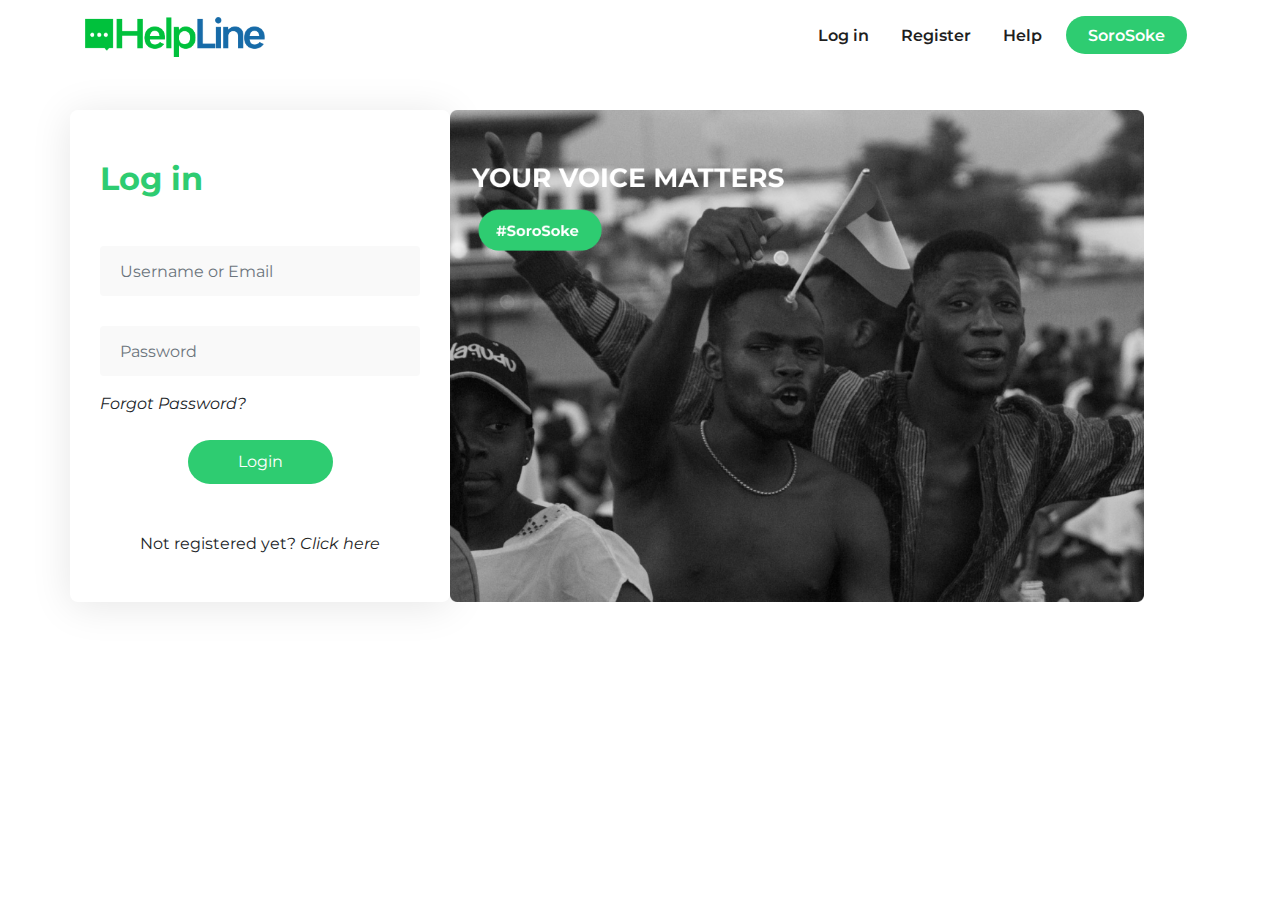
==== commit ac559d2e: "new fix" ====
--- a/login.html
+++ b/login.html
@@ -11,6 +11,8 @@
      <!-- icons -->
      <link href="https://cdn.materialdesignicons.com/4.8.95/css/materialdesignicons.min.css" rel="stylesheet">
      <!-- bootstrap -->
+     <!-- favicon -->
+     <link rel="icon" href="img/helpline_iconn.png" type="image/png" sizes="32x32">
      <link href="bootstrap-4.5.3-dist/css/bootstrap.min.css" rel="stylesheet">
      <link href="style.css" rel="stylesheet">
      <link rel="stylesheet" href="iziToast-master/dist/css/iziToast.min.css">
@@ -23,7 +25,7 @@
     <nav class="navbar navbar-expand-lg navbar-light">
         <div class="container">
             <a class="navbar-brand mt-1" href="index.html">
-                <img src="img/helpline_logo.svg" class="" width="150" height="50" alt="" loading="lazy">
+                <img src="img/helpline.png" class="logo"  alt="" loading="lazy">
             </a>
             <button class="navbar-toggler" type="button" data-toggle="collapse" data-target="#navbarNav" aria-controls="navbarNav" aria-expanded="false" aria-label="Toggle navigation">
               <span class="navbar-toggler-icon"></span>
--- a/style.css
+++ b/style.css
@@ -108,6 +108,11 @@
     opacity: .65;
 }
 
+.logo{
+    width: 180px;
+    height: 40px;
+}
+
 .section-adjust{
     margin-top: 100px;
 }
@@ -122,7 +127,11 @@
 
 
 .just_click{
-    margin-top: 50px;
+    margin-top: 40px;
+    font-weight: 800;
+     line-height: 65px;
+     letter-spacing: -2px; 
+     font-size: 56px;
 }
 
 /* Features of helpline design */
@@ -186,7 +195,7 @@
 
 /* tell the world styles */
 .tell_heading{
-    font-size: 40px;
+    font-size: 45px;
     font-weight: 800;
 }
 .tell_text{
@@ -194,6 +203,11 @@
     font-weight: 600;
     font-size: 45px;
     /* margin-top: 45px; */
+}
+.megaphone{
+    width: 85px;
+    height: 85px;
+    margin-top: 20px;
 }
 
 /* message box */
@@ -279,6 +293,10 @@
 @media (max-width: 767px) { 
     .just_click{
         margin-top: 5px;
+        font-weight: 800;
+        line-height: 50px;
+        letter-spacing: -2px; 
+        font-size: 40px;
     }
     .register_box{
         background: #FFFFFF;
@@ -299,4 +317,25 @@
     .section-adjust{
         margin-top: 60px;
     }
+    .tell_heading{
+        font-size: 30px;
+        font-weight: 800;
+        line-height: 40px;
+    }
+    .tell_text{
+        color: #2ECC71;
+        font-weight: 600;
+        font-size: 30px;
+        line-height: 50px;
+    }
+    .megaphone{
+        width: 50px;
+        height: 50px;
+        margin-top: 42px;
+    }
+    .logo{
+        width: 120px;
+        height: 30px;
+    }
+    
 }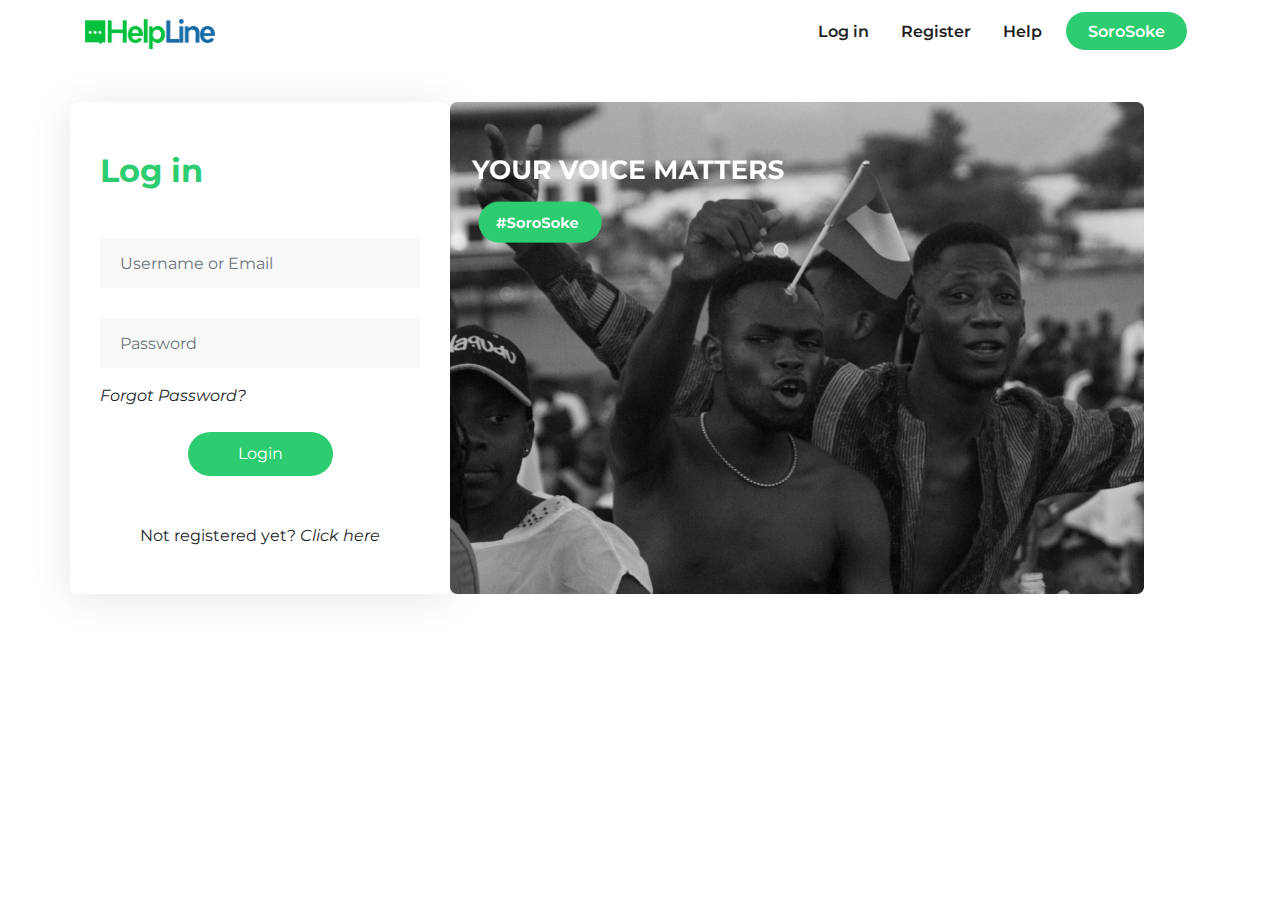
==== commit ac6ded94: "new fix on login" ====
--- a/login.html
+++ b/login.html
@@ -22,7 +22,7 @@
     
 
     <!-- Navigtion bar section -->
-    <nav class="navbar navbar-expand-lg navbar-light">
+    <nav class="navbar navbar-expand-lg navbar-light d-none d-md-block">
         <div class="container">
             <a class="navbar-brand mt-1" href="index.html">
                 <img src="img/helpline.png" class="logo"  alt="" loading="lazy">
@@ -52,13 +52,13 @@
     <!-- end of navigation section -->
  
     <!-- Login design -->
-    <section style="margin-top: 40px;" class="pb-5">
+    <section class="d-none d-md-block" style="margin-top: 40px;" class="pb-5">
         <div class="container">
             <div class="flash-container">
                 <div class="flash-message"></div>
             </div>
             <div class="row">
-                <div class="col-lg-4 login_pad">
+                <div class="col-lg-4 login_pad d-none d-md-block">
                     <div class="login_box">
                         <h2 style="font-weight: 700; color: #2ECC71;">Log in</h2>
                         <form>
@@ -91,6 +91,43 @@
                         <img src="img/voice2.png" class="" height="492" >
                     </div> 
                 </div>
+            </div>
+        </div>
+    </section>
+
+    <!-- Mobile view -->
+    <section class="d-sm-block d-md-none d-lg-none pb-5">
+        <img src="img/voice2.png" class="img-fluid">
+        <div class="container"  style="margin-top: -80px; z-index: 100; position: relative;">
+            <div class="login_box">
+                <div class="text-center">
+                    <img src="img/helpline.png" class="logo"  alt="" loading="lazy">
+                </div>
+               
+                <h2 style="font-weight: 700; color: #2ECC71;" class="mt-5">Log in</h2>
+                <form>
+                    <div class="form-group mt-5">
+                        <input type="text" class="form-control input-style" id="username" placeholder="Username or Email" required>
+                    </div>
+                
+                    <div class="form-group secret" style="margin-top: 30px;">
+                        <input type="password" class="form-control input-style" id="password" placeholder="Password" required>
+                        <div class="password_icon">
+                            <i class="mdi mdi-eye-off" id="icon" onClick="togglepassword()"></i>  
+                        </div>
+                    </div>
+
+                    <p style="font-style: italic;">Forgot Password?</p>
+
+                    <div class="text-center mt-4">
+                        <button id="login" class="register_btn">Login</button>
+                    </div>
+
+                    <div class="text-center mt-5">
+                        <p style="font-weight: 400;">Not registered yet? <span style="font-style: italic;"><a href="register.html" style="color: #1F1F1F; text-decoration: none;">Click here</a></span></p>
+                    </div>
+
+                </form>
             </div>
         </div>
     </section>
--- a/style.css
+++ b/style.css
@@ -109,8 +109,8 @@
 }
 
 .logo{
-    width: 180px;
-    height: 40px;
+    width: 130px;
+    height: 30px;
 }
 
 .section-adjust{
